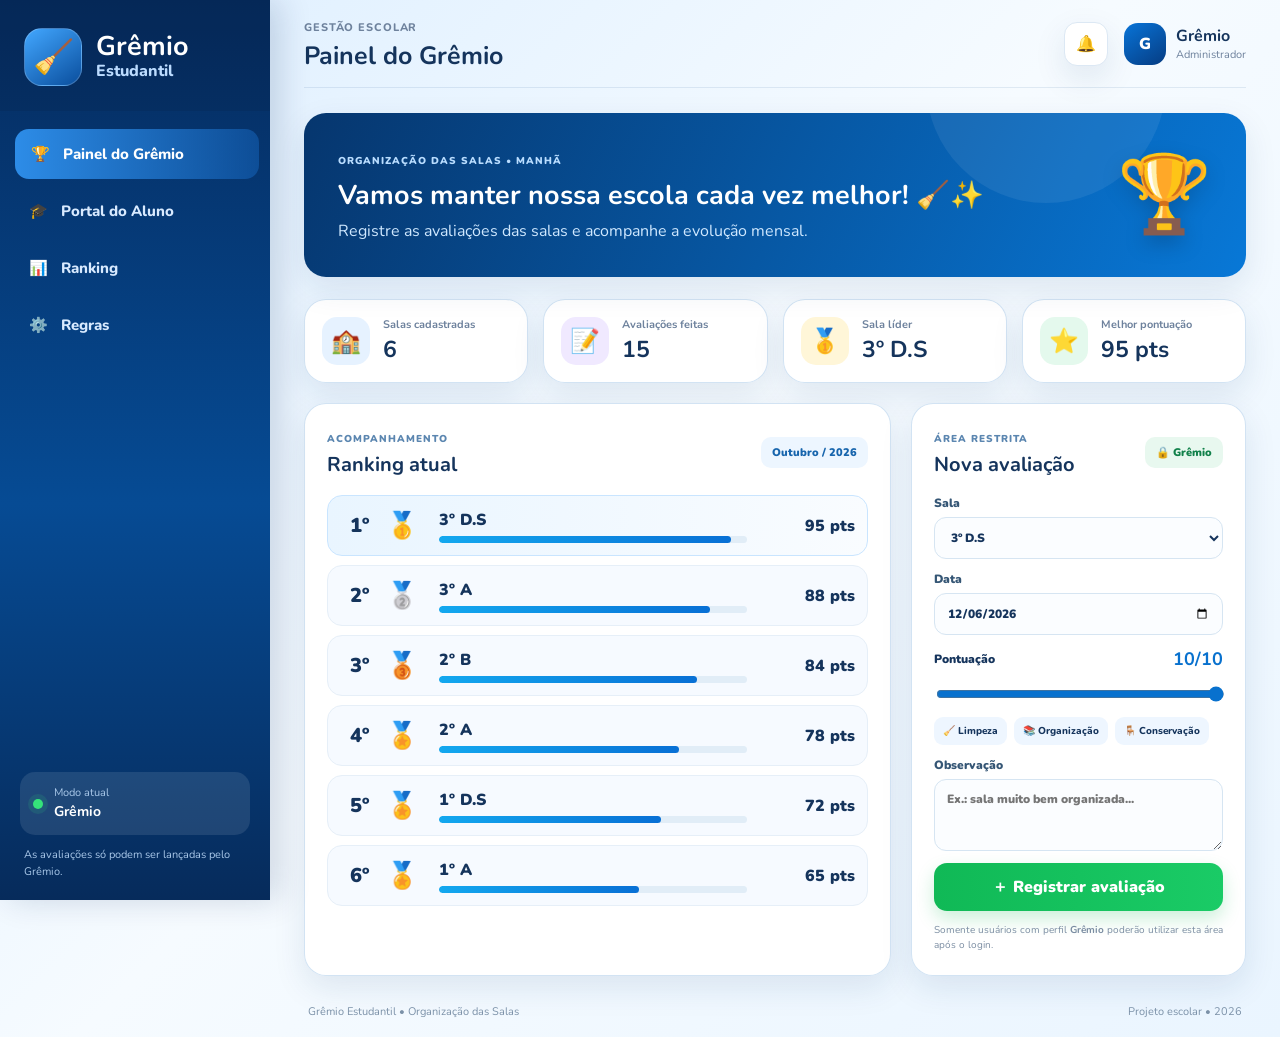
==== index.html @ 398c9e90 "Add files via upload" ====
<!DOCTYPE html>
<html lang="pt-BR">
<head>
  <meta charset="UTF-8">
  <meta name="viewport" content="width=device-width, initial-scale=1.0">
  <meta name="description" content="Sistema de organização das salas - Grêmio Estudantil">
  <title>Grêmio Estudantil | Ranking das Salas</title>
  <link rel="stylesheet" href="style.css">
</head>
<body>
  <div class="app-shell">
    <aside class="sidebar" id="sidebar">
      <div class="brand">
        <div class="brand-icon">🧹</div>
        <div>
          <h1>Grêmio</h1>
          <span>Estudantil</span>
        </div>
      </div>

      <nav class="main-nav">
        <button class="nav-item active" data-view="gremioView">🏆 <span>Painel do Grêmio</span></button>
        <button class="nav-item" data-view="alunoView">🎓 <span>Portal do Aluno</span></button>
        <button class="nav-item" data-view="rankingView">📊 <span>Ranking</span></button>
        <button class="nav-item" data-view="regrasView">⚙️ <span>Regras</span></button>
      </nav>

      <div class="sidebar-bottom">
        <div class="role-badge">
          <span class="status-dot"></span>
          <div>
            <small>Modo atual</small>
            <strong>Grêmio</strong>
          </div>
        </div>
        <p>As avaliações só podem ser lançadas pelo Grêmio.</p>
      </div>
    </aside>

    <main class="main-content">
      <header class="topbar">
        <button class="menu-btn" id="menuBtn" aria-label="Abrir menu">☰</button>
        <div class="topbar-title">
          <span id="pageKicker">Gestão escolar</span>
          <h2 id="pageTitle">Painel do Grêmio</h2>
        </div>
        <div class="top-actions">
          <button class="icon-btn" title="Notificações">🔔</button>
          <div class="profile">
            <div class="avatar">G</div>
            <div>
              <strong>Grêmio</strong>
              <small>Administrador</small>
            </div>
          </div>
        </div>
      </header>

      <!-- PAINEL DO GRÊMIO -->
      <section class="view active" id="gremioView">
        <div class="hero-banner">
          <div>
            <span class="eyebrow">ORGANIZAÇÃO DAS SALAS • MANHÃ</span>
            <h3>Vamos manter nossa escola cada vez melhor! 🧹✨</h3>
            <p>Registre as avaliações das salas e acompanhe a evolução mensal.</p>
          </div>
          <div class="hero-trophy">🏆</div>
        </div>

        <div class="stats-grid">
          <article class="stat-card">
            <span class="stat-icon blue">🏫</span>
            <div><small>Salas cadastradas</small><strong id="totalSalas">6</strong></div>
          </article>
          <article class="stat-card">
            <span class="stat-icon purple">📝</span>
            <div><small>Avaliações feitas</small><strong id="totalAvaliacoes">15</strong></div>
          </article>
          <article class="stat-card">
            <span class="stat-icon yellow">🥇</span>
            <div><small>Sala líder</small><strong id="salaLider">3º D.S</strong></div>
          </article>
          <article class="stat-card">
            <span class="stat-icon green">⭐</span>
            <div><small>Melhor pontuação</small><strong id="melhorPontuacao">95 pts</strong></div>
          </article>
        </div>

        <div class="content-grid">
          <section class="card ranking-card">
            <div class="card-header">
              <div>
                <span class="eyebrow">ACOMPANHAMENTO</span>
                <h3>Ranking atual</h3>
              </div>
              <span class="month-pill">Outubro / 2026</span>
            </div>
            <div id="rankingGremio" class="ranking-list"></div>
          </section>

          <section class="card evaluation-card">
            <div class="card-header">
              <div>
                <span class="eyebrow">ÁREA RESTRITA</span>
                <h3>Nova avaliação</h3>
              </div>
              <span class="lock">🔒 Grêmio</span>
            </div>

            <form id="evaluationForm">
              <label>
                Sala
                <select id="salaSelect" required></select>
              </label>
              <label>
                Data
                <input type="date" id="dataAvaliacao" required>
              </label>
              <div class="score-label">
                <span>Pontuação</span>
                <strong><span id="scoreValue">10</span>/10</strong>
              </div>
              <input type="range" id="scoreRange" min="0" max="10" value="10">
              <div class="criteria">
                <span>🧹 Limpeza</span>
                <span>📚 Organização</span>
                <span>🪑 Conservação</span>
              </div>
              <label>
                Observação
                <textarea id="observacao" rows="3" placeholder="Ex.: sala muito bem organizada..."></textarea>
              </label>
              <button class="primary-btn" type="submit">＋ Registrar avaliação</button>
            </form>
            <p class="form-note">Somente usuários com perfil <strong>Grêmio</strong> poderão utilizar esta área após o login.</p>
          </section>
        </div>
      </section>

      <!-- PORTAL DO ALUNO -->
      <section class="view" id="alunoView">
        <div class="student-hero">
          <div>
            <span class="eyebrow">PORTAL DO ALUNO</span>
            <h3>Olá, alunos! 👋</h3>
            <p>Acompanhem o desempenho da turma, o ranking e as conquistas do mês.</p>
          </div>
          <div class="student-class">3º D.S</div>
        </div>

        <div class="student-grid">
          <section class="card champion-card">
            <div class="cup">🏆</div>
            <span>1º lugar no ranking</span>
            <h3 id="studentLeader">3º D.S</h3>
            <strong id="studentPoints">95 pontos</strong>
            <div class="progress"><span id="leaderProgress"></span></div>
            <small>Continue cuidando da sala! 💙</small>
          </section>

          <section class="card">
            <div class="card-header">
              <div>
                <span class="eyebrow">DESEMPENHO</span>
                <h3>Ranking mensal</h3>
              </div>
              <span class="month-pill">Outubro</span>
            </div>
            <div id="rankingAluno" class="ranking-list"></div>
          </section>

          <section class="card profile-card">
            <div class="card-header">
              <div>
                <span class="eyebrow">MINHA TURMA</span>
                <h3>Perfil da sala</h3>
              </div>
            </div>
            <div class="class-photo">👩‍🎓 👨‍🎓 👩‍🎓<br>👨‍🎓 👩‍🎓 👨‍🎓</div>
            <h3>3º D.S</h3>
            <p>Turma participante do desafio de organização.</p>
            <div class="conquests">
              <span>🏅 Sala Nota 10</span>
              <span>✨ 100% Limpa</span>
              <span>🏆 Líder do mês</span>
            </div>
          </section>
        </div>
      </section>

      <!-- RANKING -->
      <section class="view" id="rankingView">
        <div class="section-heading">
          <span class="eyebrow">DESEMPENHO DAS TURMAS</span>
          <h3>Ranking geral</h3>
          <p>Os pontos são atualizados somente após uma avaliação registrada pelo Grêmio.</p>
        </div>
        <section class="card">
          <div id="rankingCompleto" class="ranking-list large"></div>
        </section>
      </section>

      <!-- REGRAS -->
      <section class="view" id="regrasView">
        <div class="section-heading">
          <span class="eyebrow">COMO FUNCIONA</span>
          <h3>Regras do projeto</h3>
          <p>Um sistema simples para incentivar a organização das salas no período da manhã.</p>
        </div>
        <div class="rules-grid">
          <article class="card rule"><span>01</span><h4>O Grêmio avalia</h4><p>Os integrantes do Grêmio realizam as avaliações das salas.</p></article>
          <article class="card rule"><span>02</span><h4>As salas pontuam</h4><p>Cada avaliação gera uma pontuação de acordo com a organização.</p></article>
          <article class="card rule"><span>03</span><h4>O ranking atualiza</h4><p>Os pontos acumulados definem a posição de cada turma.</p></article>
          <article class="card rule"><span>04</span><h4>Todos acompanham</h4><p>Os alunos podem visualizar o ranking, mas não podem alterar avaliações.</p></article>
        </div>
      </section>

      <footer>
        <span>Grêmio Estudantil • Organização das Salas</span>
        <span>Projeto escolar • 2026</span>
      </footer>
    </main>
  </div>

  <div class="toast" id="toast"></div>
  <script src="script.js"></script>
</body>
</html>
---- style.css ----
@import url('https://fonts.googleapis.com/css2?family=Nunito:wght@400;500;600;700;800;900&display=swap');

:root {
  --blue-950:#062653;
  --blue-900:#073775;
  --blue-800:#0750a0;
  --blue-700:#0868c8;
  --blue-500:#2f91ee;
  --blue-100:#eaf4ff;
  --blue-50:#f6faff;
  --yellow:#ffc928;
  --green:#16b957;
  --orange:#ff9f1c;
  --text:#15345c;
  --muted:#6e829d;
  --white:#fff;
  --line:#dce8f4;
  --shadow:0 12px 32px rgba(18,61,107,.10);
  --radius:22px;
}

* { box-sizing:border-box; }
body {
  margin:0;
  font-family:'Nunito',Arial,sans-serif;
  color:var(--text);
  background:linear-gradient(135deg,#dceeff 0%,#f6fbff 48%,#eaf5ff 100%);
}
button,input,select,textarea { font:inherit; }
button { cursor:pointer; }

.app-shell { min-height:100vh; display:flex; }

.sidebar {
  width:270px;
  min-height:100vh;
  position:fixed;
  inset:0 auto 0 0;
  z-index:20;
  color:white;
  background:linear-gradient(180deg,#052b5e 0%,#064b94 56%,#062b5b 100%);
  box-shadow:10px 0 30px rgba(0,36,84,.16);
  display:flex;
  flex-direction:column;
}
.brand {
  display:flex; align-items:center; gap:14px;
  padding:28px 24px 25px;
  background:rgba(0,0,0,.08);
}
.brand-icon {
  width:58px;height:58px;border-radius:18px;
  display:grid;place-items:center;font-size:33px;
  background:linear-gradient(145deg,#42a7ff,#0a4e9d);
  border:1px solid rgba(255,255,255,.2);
}
.brand h1 { margin:0; font-size:27px; line-height:1; }
.brand span { font-weight:800; font-size:16px; color:#bcdcff; }

.main-nav { padding:18px 13px; }
.nav-item {
  width:100%; border:0; background:transparent; color:#d8eaff;
  display:flex; align-items:center; gap:13px; padding:15px 16px;
  border-radius:14px; text-align:left; font-weight:800; font-size:15px;
  margin-bottom:7px; transition:.2s;
}
.nav-item:hover,.nav-item.active {
  background:linear-gradient(90deg,rgba(47,145,238,.95),rgba(20,98,184,.55));
  color:white; transform:translateX(2px);
}
.sidebar-bottom { margin-top:auto; padding:20px; }
.role-badge {
  display:flex; gap:11px; align-items:center; padding:13px;
  background:rgba(255,255,255,.10); border-radius:15px;
}
.status-dot { width:10px;height:10px;background:#35e47a;border-radius:50%; box-shadow:0 0 0 5px rgba(53,228,122,.12); }
.role-badge small { display:block;color:#a9c8e9;font-size:11px; }
.role-badge strong { font-size:14px; }
.sidebar-bottom p { color:#a9c8e9;font-size:11px;line-height:1.5;margin:12px 4px 0; }

.main-content { margin-left:270px; width:calc(100% - 270px); padding:0 34px; }
.topbar {
  height:88px; display:flex; align-items:center; justify-content:space-between;
  border-bottom:1px solid rgba(16,75,137,.10); margin-bottom:25px;
}
.menu-btn { display:none; border:0;background:white;border-radius:12px;padding:10px;font-size:20px; }
.topbar-title span { font-size:11px; color:var(--muted); font-weight:800; text-transform:uppercase; letter-spacing:.08em; }
.topbar-title h2 { margin:2px 0 0; font-size:25px; }
.top-actions { display:flex; align-items:center; gap:16px; }
.icon-btn { border:1px solid var(--line); background:white; width:44px;height:44px;border-radius:13px; box-shadow:var(--shadow); }
.profile { display:flex;gap:10px;align-items:center; }
.avatar { width:42px;height:42px;border-radius:14px;display:grid;place-items:center;color:white;font-weight:900;background:linear-gradient(145deg,#0874d8,#063c82); }
.profile strong,.profile small { display:block; }
.profile small { color:var(--muted);font-size:11px; }

.view { display:none; animation:fade .25s ease; }
.view.active { display:block; }
@keyframes fade { from{opacity:0;transform:translateY(5px)}to{opacity:1;transform:none} }

.hero-banner,.student-hero {
  background:linear-gradient(115deg,#06366e,#0878d7);
  color:white; border-radius:var(--radius); padding:30px 34px;
  display:flex;align-items:center;justify-content:space-between;overflow:hidden;
  position:relative; box-shadow:var(--shadow); margin-bottom:22px;
}
.hero-banner:after,.student-hero:after {
  content:"";position:absolute;width:240px;height:240px;border-radius:50%;
  right:80px;top:-150px;background:rgba(255,255,255,.07);
}
.eyebrow { font-size:10px;letter-spacing:.1em;font-weight:900;color:#5b86b0; }
.hero-banner .eyebrow,.student-hero .eyebrow { color:#b9ddff; }
.hero-banner h3,.student-hero h3 { font-size:27px;margin:7px 0 6px; }
.hero-banner p,.student-hero p { margin:0;color:#cfe8ff; }
.hero-trophy { font-size:76px;filter:drop-shadow(0 8px 10px rgba(0,0,0,.18));z-index:1; }
.student-class { font-size:28px;font-weight:900;padding:18px 24px;border-radius:18px;background:rgba(255,255,255,.12);z-index:1; }

.stats-grid { display:grid;grid-template-columns:repeat(4,1fr);gap:15px;margin-bottom:20px; }
.stat-card,.card {
  background:rgba(255,255,255,.96); border:1px solid rgba(199,220,240,.8);
  border-radius:var(--radius); box-shadow:var(--shadow);
}
.stat-card { padding:17px;display:flex;align-items:center;gap:13px; }
.stat-card small { display:block;color:var(--muted);font-weight:700;font-size:11px; }
.stat-card strong { display:block;font-size:23px;margin-top:2px; }
.stat-icon { width:48px;height:48px;border-radius:15px;display:grid;place-items:center;font-size:24px; }
.stat-icon.blue{background:#e6f2ff}.stat-icon.purple{background:#f0e9ff}.stat-icon.yellow{background:#fff6d8}.stat-icon.green{background:#e4f9ed}

.content-grid { display:grid;grid-template-columns:minmax(0,1.4fr) minmax(320px,.8fr);gap:20px; }
.card { padding:22px; }
.card-header { display:flex;align-items:center;justify-content:space-between;gap:10px;margin-bottom:17px; }
.card-header h3 { margin:3px 0 0;font-size:20px; }
.month-pill,.lock { padding:8px 11px;border-radius:10px;background:#edf6ff;color:#1765ad;font-size:11px;font-weight:900; }
.lock { background:#e8f8ef;color:#11814a; }

.ranking-list { display:flex;flex-direction:column;gap:9px; }
.rank-row {
  display:grid;grid-template-columns:38px 45px 1fr 100px;align-items:center;gap:8px;
  padding:12px;border-radius:15px;background:#f6faff;border:1px solid #e6eff8;
}
.rank-row:first-child { background:linear-gradient(90deg,#e9f5ff,#f9fcff);border-color:#c9e5ff; }
.rank-position { font-size:20px;font-weight:900;text-align:center; }
.rank-medal { font-size:26px; }
.rank-name { font-weight:900; }
.rank-score { text-align:right;font-weight:900; }
.rank-bar { height:7px;background:#e1edf7;border-radius:20px;overflow:hidden;margin-top:5px; }
.rank-bar span { display:block;height:100%;border-radius:20px;background:linear-gradient(90deg,#13a8ef,#0870d5); }

.evaluation-card form { display:flex;flex-direction:column;gap:12px; }
label { display:flex;flex-direction:column;gap:6px;font-size:12px;font-weight:900;color:#355675; }
input,select,textarea {
  width:100%;border:1px solid #d6e5f2;border-radius:12px;padding:11px 12px;
  color:var(--text);outline:none;background:#fbfdff;
}
input:focus,select:focus,textarea:focus { border-color:#58a8ee;box-shadow:0 0 0 3px rgba(47,145,238,.10); }
.score-label { display:flex;justify-content:space-between;align-items:center;font-size:12px;font-weight:900; }
.score-label strong { color:#0871ce;font-size:18px; }
input[type=range] { padding:0; accent-color:#0871ce; }
.criteria { display:flex;gap:7px;flex-wrap:wrap; }
.criteria span { font-size:10px;font-weight:800;background:#eef6ff;padding:7px 9px;border-radius:9px; }
.primary-btn {
  border:0;border-radius:13px;padding:13px;background:linear-gradient(90deg,#10b956,#1acb66);
  color:white;font-weight:900;box-shadow:0 8px 18px rgba(22,185,87,.22);
}
.form-note { color:#7b8da2;font-size:10px;line-height:1.5;margin:12px 0 0; }

.student-grid { display:grid;grid-template-columns:.75fr 1.35fr .85fr;gap:20px; }
.champion-card { text-align:center;padding:28px; background:linear-gradient(145deg,#0757a8,#087fdb);color:white; }
.champion-card .cup { font-size:65px; }
.champion-card span { color:#bfe2ff;font-weight:800;font-size:12px; }
.champion-card h3 { font-size:27px;margin:7px 0; }
.champion-card strong { font-size:29px;display:block; }
.progress { height:9px;background:rgba(255,255,255,.2);border-radius:20px;overflow:hidden;margin:15px 0 9px; }
.progress span { display:block;height:100%;background:#ffd027;border-radius:20px;width:95%; }
.champion-card small { color:#cbe8ff; }

.profile-card { text-align:center; }
.class-photo { border-radius:18px;background:linear-gradient(145deg,#0c65bd,#0b8de3);color:white;font-size:28px;line-height:1.8;padding:18px;margin-bottom:13px; }
.profile-card h3 { margin:0; }
.profile-card p { color:var(--muted);font-size:12px; }
.conquests { display:flex;flex-direction:column;gap:7px;text-align:left; }
.conquests span { background:#f1f7fd;border-radius:10px;padding:9px;font-size:11px;font-weight:800; }

.section-heading { margin-bottom:18px; }
.section-heading h3 { margin:5px 0 3px;font-size:28px; }
.section-heading p { color:var(--muted);margin:0; }

.large .rank-row { padding:16px;grid-template-columns:50px 50px 1fr 160px; }
.rules-grid { display:grid;grid-template-columns:repeat(4,1fr);gap:18px; }
.rule span { display:inline-grid;place-items:center;width:38px;height:38px;border-radius:12px;background:#e8f4ff;color:#0870cd;font-weight:900; }
.rule h4 { font-size:17px;margin:16px 0 5px; }
.rule p { margin:0;color:var(--muted);font-size:12px;line-height:1.6; }

footer { display:flex;justify-content:space-between;color:#7b91a8;font-size:11px;padding:28px 4px 18px; }

.toast {
  position:fixed;right:25px;bottom:25px;z-index:50;background:#07366f;color:white;
  padding:13px 17px;border-radius:13px;box-shadow:var(--shadow);font-weight:800;font-size:12px;
  opacity:0;pointer-events:none;transform:translateY(10px);transition:.25s;
}
.toast.show { opacity:1;transform:none; }

@media (max-width:1100px) {
  .sidebar{width:220px}.main-content{margin-left:220px;width:calc(100% - 220px);padding:0 22px}
  .stats-grid{grid-template-columns:repeat(2,1fr)} .student-grid{grid-template-columns:1fr 1.2fr}
  .profile-card{grid-column:1/-1}.rules-grid{grid-template-columns:repeat(2,1fr)}
}
@media (max-width:820px) {
  .sidebar{transform:translateX(-100%);transition:.25s}.sidebar.open{transform:none}
  .main-content{margin-left:0;width:100%;padding:0 15px}.menu-btn{display:block}
  .topbar{gap:12px}.topbar-title{flex:1}.profile div:last-child{display:none}
  .content-grid,.student-grid{grid-template-columns:1fr}
  .profile-card{grid-column:auto}.rules-grid{grid-template-columns:1fr 1fr}
}
@media (max-width:560px) {
  .stats-grid{grid-template-columns:1fr}.rules-grid{grid-template-columns:1fr}
  .hero-banner,.student-hero{padding:22px}.hero-trophy{font-size:50px}
  .topbar-title h2{font-size:19px}.icon-btn{display:none}
  .rank-row,.large .rank-row{grid-template-columns:32px 35px 1fr 70px}
  .rank-bar{display:none}.card{padding:17px}
  footer{flex-direction:column;gap:5px}
}
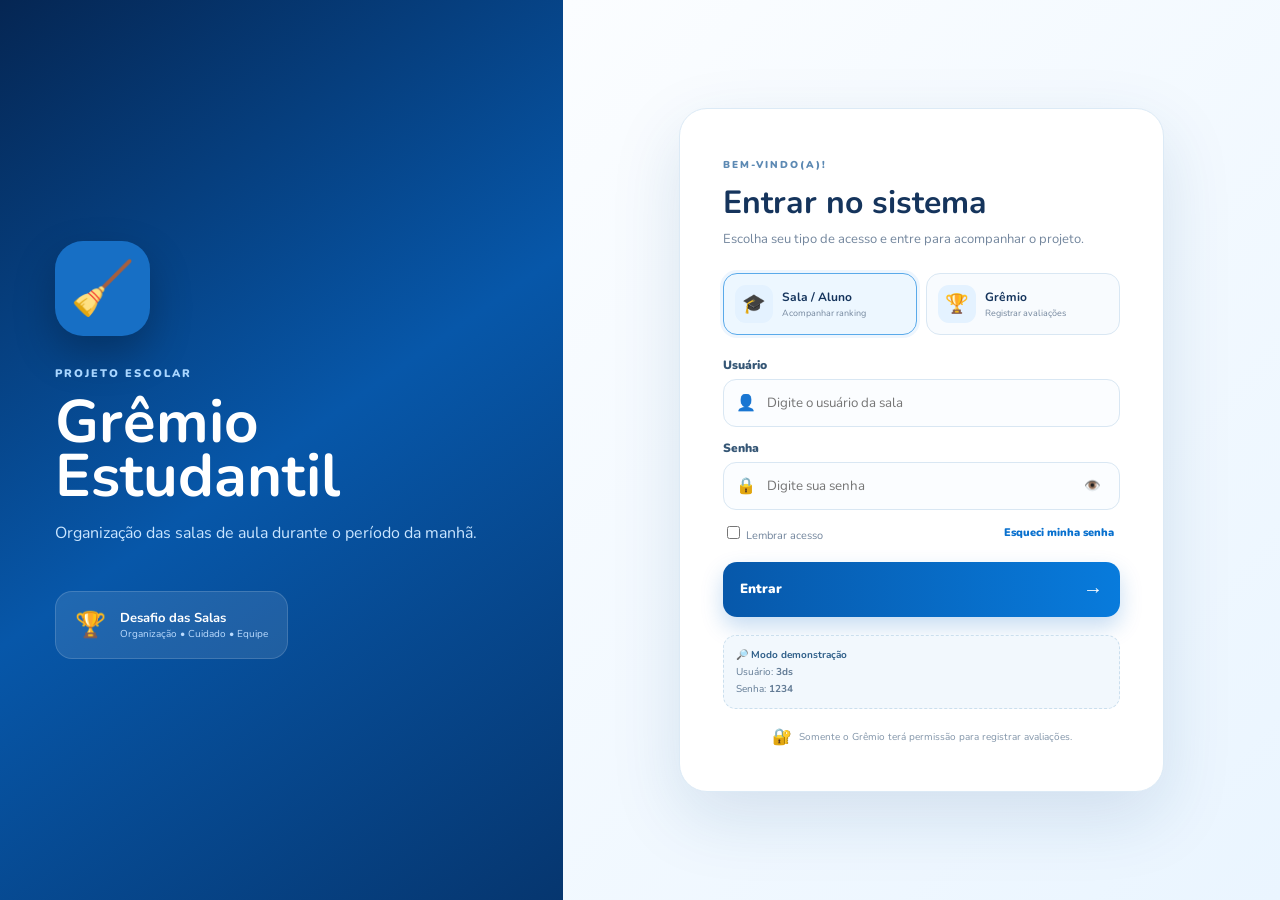
==== commit d5f36198: "Atualizção" ====
--- a/index.html
+++ b/index.html
@@ -3,226 +3,11 @@
 <head>
   <meta charset="UTF-8">
   <meta name="viewport" content="width=device-width, initial-scale=1.0">
-  <meta name="description" content="Sistema de organização das salas - Grêmio Estudantil">
-  <title>Grêmio Estudantil | Ranking das Salas</title>
-  <link rel="stylesheet" href="style.css">
+  <title>Grêmio Escolar — Entrar</title>
+  <meta http-equiv="refresh" content="0;url=login.html">
+  <script>window.location.replace("login.html");</script>
 </head>
 <body>
-  <div class="app-shell">
-    <aside class="sidebar" id="sidebar">
-      <div class="brand">
-        <div class="brand-icon">🧹</div>
-        <div>
-          <h1>Grêmio</h1>
-          <span>Estudantil</span>
-        </div>
-      </div>
-
-      <nav class="main-nav">
-        <button class="nav-item active" data-view="gremioView">🏆 <span>Painel do Grêmio</span></button>
-        <button class="nav-item" data-view="alunoView">🎓 <span>Portal do Aluno</span></button>
-        <button class="nav-item" data-view="rankingView">📊 <span>Ranking</span></button>
-        <button class="nav-item" data-view="regrasView">⚙️ <span>Regras</span></button>
-      </nav>
-
-      <div class="sidebar-bottom">
-        <div class="role-badge">
-          <span class="status-dot"></span>
-          <div>
-            <small>Modo atual</small>
-            <strong>Grêmio</strong>
-          </div>
-        </div>
-        <p>As avaliações só podem ser lançadas pelo Grêmio.</p>
-      </div>
-    </aside>
-
-    <main class="main-content">
-      <header class="topbar">
-        <button class="menu-btn" id="menuBtn" aria-label="Abrir menu">☰</button>
-        <div class="topbar-title">
-          <span id="pageKicker">Gestão escolar</span>
-          <h2 id="pageTitle">Painel do Grêmio</h2>
-        </div>
-        <div class="top-actions">
-          <button class="icon-btn" title="Notificações">🔔</button>
-          <div class="profile">
-            <div class="avatar">G</div>
-            <div>
-              <strong>Grêmio</strong>
-              <small>Administrador</small>
-            </div>
-          </div>
-        </div>
-      </header>
-
-      <!-- PAINEL DO GRÊMIO -->
-      <section class="view active" id="gremioView">
-        <div class="hero-banner">
-          <div>
-            <span class="eyebrow">ORGANIZAÇÃO DAS SALAS • MANHÃ</span>
-            <h3>Vamos manter nossa escola cada vez melhor! 🧹✨</h3>
-            <p>Registre as avaliações das salas e acompanhe a evolução mensal.</p>
-          </div>
-          <div class="hero-trophy">🏆</div>
-        </div>
-
-        <div class="stats-grid">
-          <article class="stat-card">
-            <span class="stat-icon blue">🏫</span>
-            <div><small>Salas cadastradas</small><strong id="totalSalas">6</strong></div>
-          </article>
-          <article class="stat-card">
-            <span class="stat-icon purple">📝</span>
-            <div><small>Avaliações feitas</small><strong id="totalAvaliacoes">15</strong></div>
-          </article>
-          <article class="stat-card">
-            <span class="stat-icon yellow">🥇</span>
-            <div><small>Sala líder</small><strong id="salaLider">3º D.S</strong></div>
-          </article>
-          <article class="stat-card">
-            <span class="stat-icon green">⭐</span>
-            <div><small>Melhor pontuação</small><strong id="melhorPontuacao">95 pts</strong></div>
-          </article>
-        </div>
-
-        <div class="content-grid">
-          <section class="card ranking-card">
-            <div class="card-header">
-              <div>
-                <span class="eyebrow">ACOMPANHAMENTO</span>
-                <h3>Ranking atual</h3>
-              </div>
-              <span class="month-pill">Outubro / 2026</span>
-            </div>
-            <div id="rankingGremio" class="ranking-list"></div>
-          </section>
-
-          <section class="card evaluation-card">
-            <div class="card-header">
-              <div>
-                <span class="eyebrow">ÁREA RESTRITA</span>
-                <h3>Nova avaliação</h3>
-              </div>
-              <span class="lock">🔒 Grêmio</span>
-            </div>
-
-            <form id="evaluationForm">
-              <label>
-                Sala
-                <select id="salaSelect" required></select>
-              </label>
-              <label>
-                Data
-                <input type="date" id="dataAvaliacao" required>
-              </label>
-              <div class="score-label">
-                <span>Pontuação</span>
-                <strong><span id="scoreValue">10</span>/10</strong>
-              </div>
-              <input type="range" id="scoreRange" min="0" max="10" value="10">
-              <div class="criteria">
-                <span>🧹 Limpeza</span>
-                <span>📚 Organização</span>
-                <span>🪑 Conservação</span>
-              </div>
-              <label>
-                Observação
-                <textarea id="observacao" rows="3" placeholder="Ex.: sala muito bem organizada..."></textarea>
-              </label>
-              <button class="primary-btn" type="submit">＋ Registrar avaliação</button>
-            </form>
-            <p class="form-note">Somente usuários com perfil <strong>Grêmio</strong> poderão utilizar esta área após o login.</p>
-          </section>
-        </div>
-      </section>
-
-      <!-- PORTAL DO ALUNO -->
-      <section class="view" id="alunoView">
-        <div class="student-hero">
-          <div>
-            <span class="eyebrow">PORTAL DO ALUNO</span>
-            <h3>Olá, alunos! 👋</h3>
-            <p>Acompanhem o desempenho da turma, o ranking e as conquistas do mês.</p>
-          </div>
-          <div class="student-class">3º D.S</div>
-        </div>
-
-        <div class="student-grid">
-          <section class="card champion-card">
-            <div class="cup">🏆</div>
-            <span>1º lugar no ranking</span>
-            <h3 id="studentLeader">3º D.S</h3>
-            <strong id="studentPoints">95 pontos</strong>
-            <div class="progress"><span id="leaderProgress"></span></div>
-            <small>Continue cuidando da sala! 💙</small>
-          </section>
-
-          <section class="card">
-            <div class="card-header">
-              <div>
-                <span class="eyebrow">DESEMPENHO</span>
-                <h3>Ranking mensal</h3>
-              </div>
-              <span class="month-pill">Outubro</span>
-            </div>
-            <div id="rankingAluno" class="ranking-list"></div>
-          </section>
-
-          <section class="card profile-card">
-            <div class="card-header">
-              <div>
-                <span class="eyebrow">MINHA TURMA</span>
-                <h3>Perfil da sala</h3>
-              </div>
-            </div>
-            <div class="class-photo">👩‍🎓 👨‍🎓 👩‍🎓<br>👨‍🎓 👩‍🎓 👨‍🎓</div>
-            <h3>3º D.S</h3>
-            <p>Turma participante do desafio de organização.</p>
-            <div class="conquests">
-              <span>🏅 Sala Nota 10</span>
-              <span>✨ 100% Limpa</span>
-              <span>🏆 Líder do mês</span>
-            </div>
-          </section>
-        </div>
-      </section>
-
-      <!-- RANKING -->
-      <section class="view" id="rankingView">
-        <div class="section-heading">
-          <span class="eyebrow">DESEMPENHO DAS TURMAS</span>
-          <h3>Ranking geral</h3>
-          <p>Os pontos são atualizados somente após uma avaliação registrada pelo Grêmio.</p>
-        </div>
-        <section class="card">
-          <div id="rankingCompleto" class="ranking-list large"></div>
-        </section>
-      </section>
-
-      <!-- REGRAS -->
-      <section class="view" id="regrasView">
-        <div class="section-heading">
-          <span class="eyebrow">COMO FUNCIONA</span>
-          <h3>Regras do projeto</h3>
-          <p>Um sistema simples para incentivar a organização das salas no período da manhã.</p>
-        </div>
-        <div class="rules-grid">
-          <article class="card rule"><span>01</span><h4>O Grêmio avalia</h4><p>Os integrantes do Grêmio realizam as avaliações das salas.</p></article>
-          <article class="card rule"><span>02</span><h4>As salas pontuam</h4><p>Cada avaliação gera uma pontuação de acordo com a organização.</p></article>
-          <article class="card rule"><span>03</span><h4>O ranking atualiza</h4><p>Os pontos acumulados definem a posição de cada turma.</p></article>
-          <article class="card rule"><span>04</span><h4>Todos acompanham</h4><p>Os alunos podem visualizar o ranking, mas não podem alterar avaliações.</p></article>
-        </div>
-      </section>
-
-      <footer>
-        <span>Grêmio Estudantil • Organização das Salas</span>
-        <span>Projeto escolar • 2026</span>
-      </footer>
-    </main>
-  </div>
-
-  <div class="toast" id="toast"></div>
-  <script src="script.js"></script>
+  <p>Abra a <a href="login.html">página de login</a> para acessar o sistema.</p>
 </body>
 </html>
